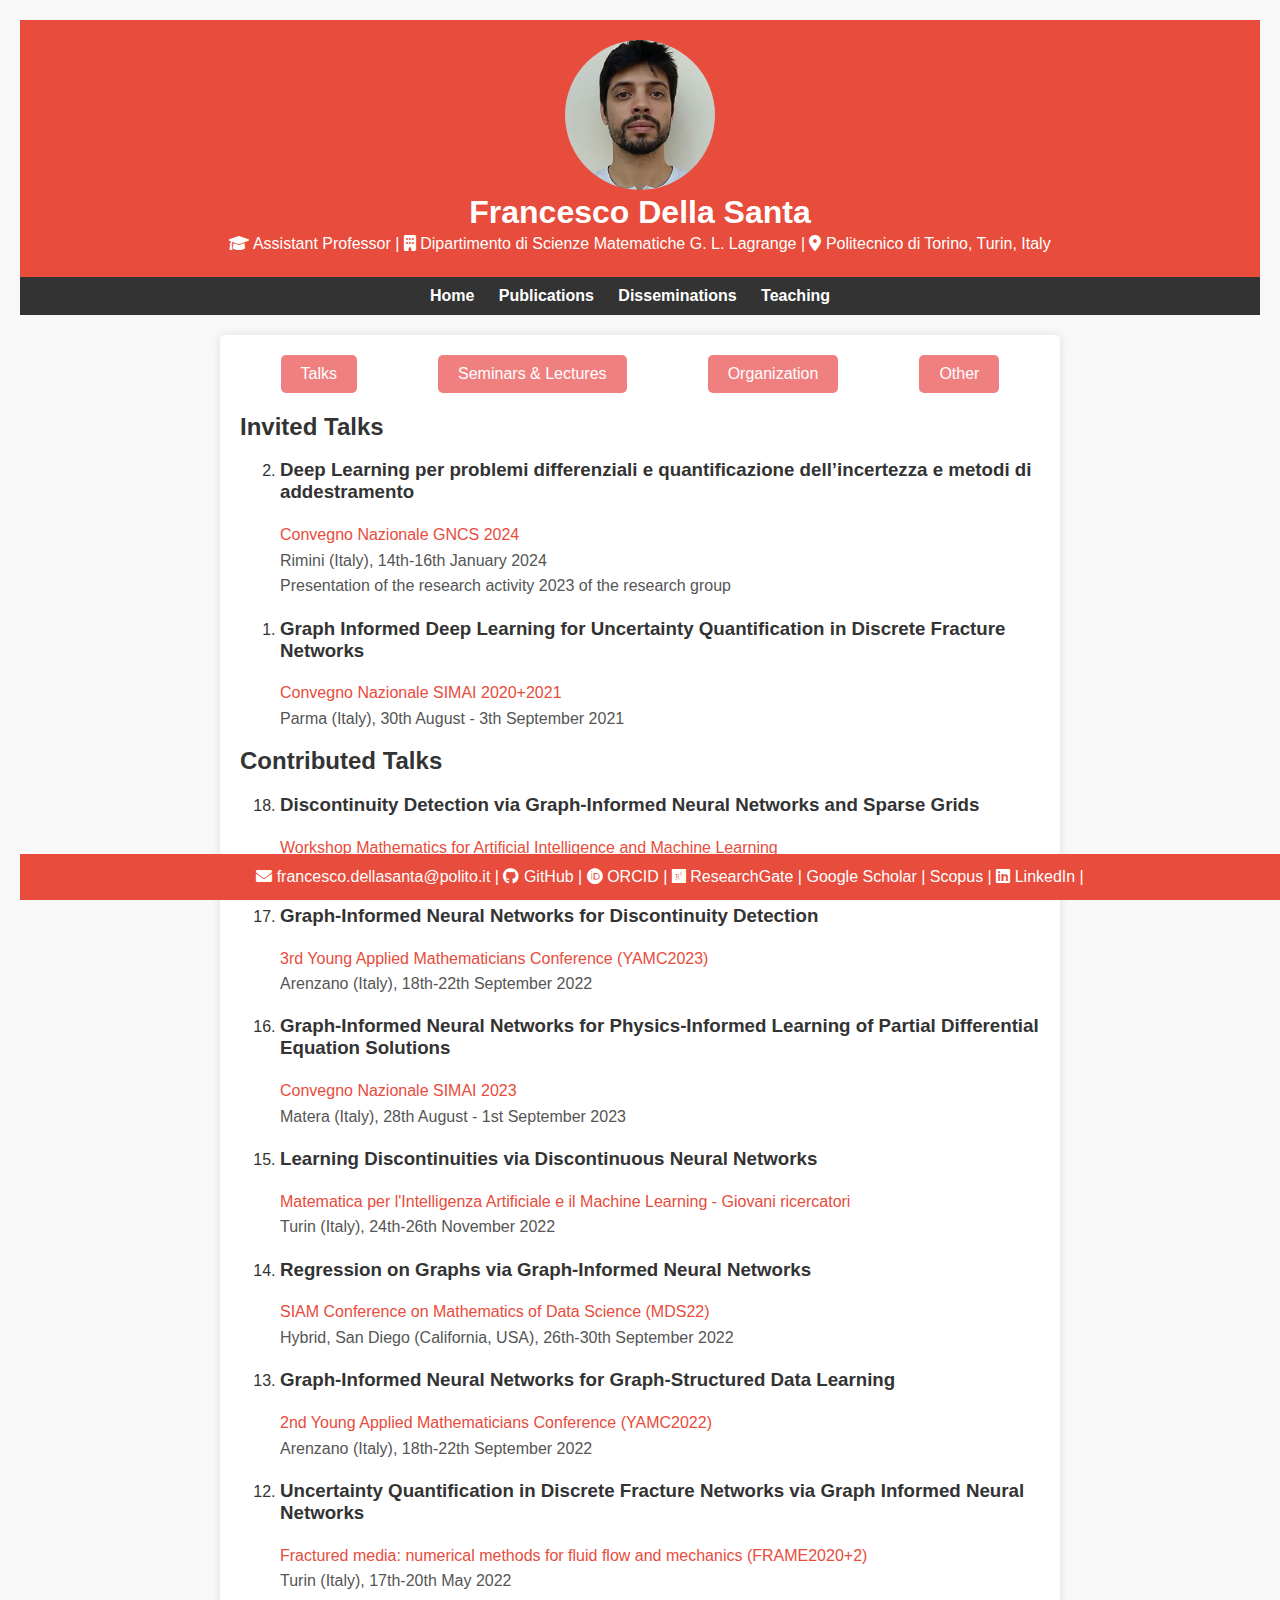
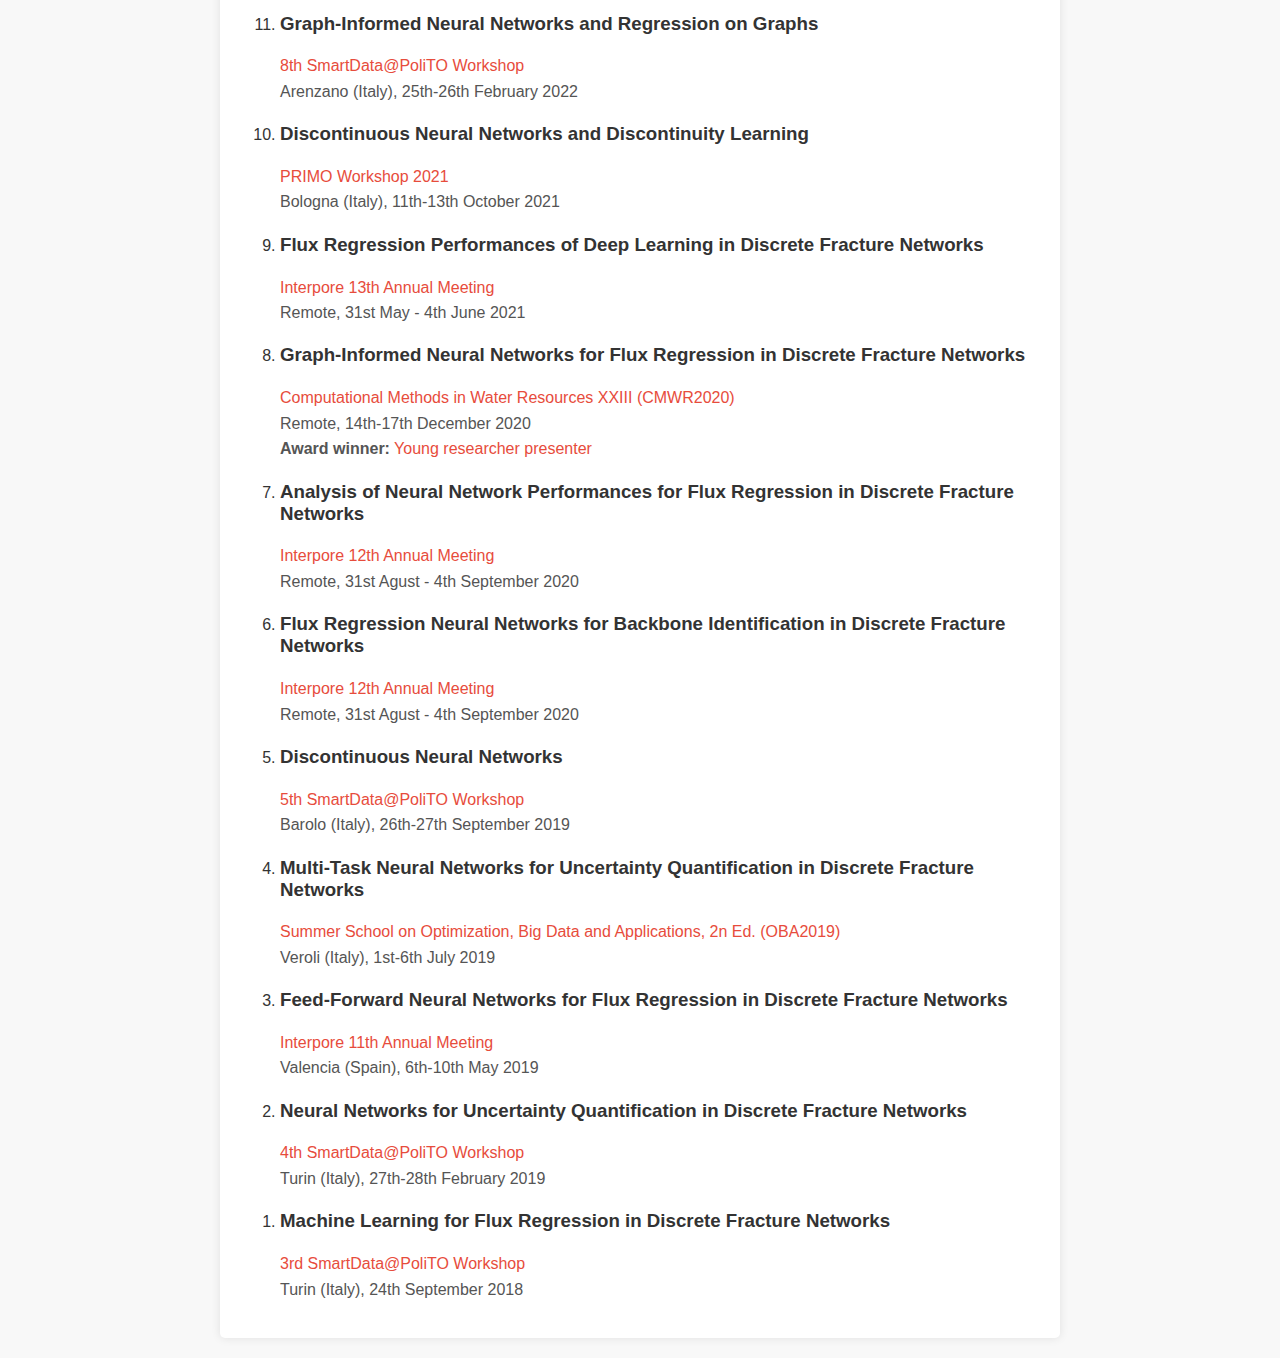
==== disseminations.html @ 12c29c66 "Update with many talks" ====
<!DOCTYPE html>
<html lang="en">

<head>
    <meta charset="UTF-8">
    <meta name="viewport" content="width=device-width, initial-scale=1.0">
    <title>Teaching - F. Della Santa</title>
    <!-- Includi il link al file CSS di Font Awesome -->
    <link rel="stylesheet" href="https://cdnjs.cloudflare.com/ajax/libs/font-awesome/6.0.0-beta3/css/all.min.css">
    <link rel="stylesheet" href="style.css">
    <link rel="stylesheet" href="pubtabs.css">
    <script>
        function showTab(tabId) {
            // Nascondi tutti i contenuti delle schede
            var tabContents = document.querySelectorAll('.tab-content > div');
            tabContents.forEach(function (content) {
                content.classList.remove('active');
            });

            // Mostra solo il contenuto della scheda selezionata
            var selectedTabContent = document.getElementById(tabId);
            selectedTabContent.classList.add('active');
        }
    </script>
</head>

<body>

    <header>
        <img src="immagine_del_ricercatore.jpg" alt="Foto del Ricercatore" style="border-radius: 50%; width: 150px; height: 150px; object-fit: cover;">
        <h1>Francesco Della Santa</h1>
        <!-- Aggiungi icone per link esterni accanto alle voci "Posizione" e "Affiliazione" -->
        <p>
            <i class="fas fa-graduation-cap"></i> Assistant Professor |
            <i class="fas fa-building"></i> Dipartimento di Scienze Matematiche G. L. Lagrange |
            <i class="fas fa-map-marker-alt"></i> Politecnico di Torino, Turin, Italy
        </p>
    </header>

    <nav>
        <ul>
            <li><a href="index.html">Home</a></li>
            <li><a href="publications.html">Publications</a></li>
            <li><a href="disseminations.html">Disseminations</a></li>
            <li><a href="teaching.html">Teaching</a></li>
            <!-- Aggiungi altri collegamenti alle tue pagine -->
        </ul>
    </nav>
	
    <section>
        <!-- Aggiunti gruppi di schede per Corsi, Tesi, ecc. -->
        <div class="tabs-group">
            <div class="tab" onclick="showTab('talks-tab')">Talks</div>
            <div class="tab" onclick="showTab('lectures-tab')">Seminars & Lectures</div>
            <div class="tab" onclick="showTab('organization-tab')">Organization</div>
            <div class="tab" onclick="showTab('other-tab')">Other</div>
        </div>

        <!-- Aggiunti contenuti delle schede -->
        <div class="tab-content">
            <!-- Contenuto della scheda Talks -->
            <div id="talks-tab" class="active">
            	<h2>Invited Talks</h2>
            	<ol reversed>
            	    <li>
		        <h3>Deep Learning per problemi differenziali e quantificazione dell’incertezza e metodi di addestramento</h3>
		        <p><a href="https://www.altamatematica.it/gncs/2024/01/09/convegno-e-assemblea-gncs-2024/">Convegno Nazionale GNCS 2024</a></p>
		        <p>Rimini (Italy), 14th-16th January 2024</p>
		        <p>Presentation of the research activity 2023 of the research group</p>
		    </li>
		    <li>
		        <h3>Graph Informed Deep Learning for Uncertainty Quantification in Discrete Fracture Networks</h3>
		        <p><a href="https://www.simai.unipr.it/">Convegno Nazionale SIMAI 2020+2021</a></p>
		        <p>Parma (Italy), 30th August - 3th September 2021</p>
		    </li>
		</ol>
		
                <h2>Contributed Talks</h2>
                <ol reversed>
		    <li>
		        <h3>Discontinuity Detection via Graph-Informed Neural Networks and Sparse Grids</h3>
		        <p><a href="https://dec.unibocconi.eu/mathematics-artificial-intelligence-and-machine-learning">Workshop Mathematics for Artificial Intelligence and Machine Learning</a></p>
		        <p>Milano (Italy), 17th-19th January 2024</p>
		    </li>
		    <li>
		        <h3>Graph-Informed Neural Networks for Discontinuity Detection</h3>
		        <p><a href="https://sites.google.com/view/yamc2023/home">3rd Young Applied Mathematicians Conference (YAMC2023)</a></p>
		        <p>Arenzano (Italy), 18th-22th September 2022</p>
		    </li>
		    <li>
		        <h3>Graph-Informed Neural Networks for Physics-Informed Learning of Partial Differential Equation Solutions</h3>
		        <p><a href="https://web.unibas.it/simai2023/">Convegno Nazionale SIMAI 2023</a></p>
		        <p>Matera (Italy), 28th August - 1st September 2023</p>
		    </li>
		    <li>
		        <h3>Learning Discontinuities via Discontinuous Neural Networks</h3>
		        <p><a href="https://areeweb.polito.it/disma-excellence/events_2022/GiornateUMI/index.html">Matematica per l'Intelligenza Artificiale e il Machine Learning -
Giovani ricercatori</a></p>
		        <p>Turin (Italy), 24th-26th November 2022</p>
		    </li>
		    <li>
		        <h3>Regression on Graphs via Graph-Informed Neural Networks</h3>
		        <p><a href="https://www.siam.org/conferences/cm/conference/mds22">SIAM Conference on Mathematics of Data Science (MDS22)</a></p>
		        <p>Hybrid, San Diego (California, USA), 26th-30th September 2022</p>
		    </li>
		    <li>
		        <h3>Graph-Informed Neural Networks for Graph-Structured Data Learning</h3>
		        <p><a href="https://www.uzerbinati.eu/Conference/2022/index.html">2nd Young Applied Mathematicians Conference (YAMC2022)</a></p>
		        <p>Arenzano (Italy), 18th-22th September 2022</p>
		    </li>
		    <li>
		        <h3>Uncertainty Quantification in Discrete Fracture Networks via Graph Informed Neural Networks</h3>
		        <p><a href="https://areeweb.polito.it/disma-excellence/events_2020/Frame/index.html">Fractured media: numerical methods for fluid flow and mechanics (FRAME2020+2)</a></p>
		        <p>Turin (Italy), 17th-20th May 2022</p>
		    </li>
		    <li>
		        <h3>Graph-Informed Neural Networks and Regression on Graphs</h3>
		        <p><a href="https://smartdata.polito.it/8th-smartdatapolito-workshop/">8th SmartData@PoliTO Workshop</a></p>
		        <p>Arenzano (Italy), 25th-26th February 2022</p>
		    </li>
		    <li>
		        <h3>Discontinuous Neural Networks and Discontinuity Learning</h3>
		        <p><a href="https://eventi.unibo.it/primo-workshop-2021#:~:text=The%20workshop%20will%20take%20place,it%20as%20an%20hybrid%20event.">PRIMO Workshop 2021</a></p>
		        <p>Bologna (Italy), 11th-13th October 2021</p>
		    </li>
		    <li>
		        <h3>Flux Regression Performances of Deep Learning in Discrete Fracture Networks</h3>
		        <p><a href="https://events.interpore.org/event/25/">Interpore 13th Annual Meeting</a></p>
		        <p>Remote, 31st May - 4th June 2021</p>
		    </li>
		    <li>
		        <h3>Graph-Informed Neural Networks for Flux Regression in Discrete Fracture Networks</h3>
		        <p><a href="https://cmwrconference.org/2020/">Computational Methods in Water Resources XXIII (CMWR2020)</a></p>
		        <p>Remote, 14th-17th December 2020</p>
		        <p><b>Award winner:</b> <a href="https://cmwrconference.org/2020/award-winners/">Young researcher presenter</a></p>
		    </li>
		    <li>
		        <h3>Analysis of Neural Network Performances for Flux Regression in Discrete Fracture Networks</h3>
		        <p><a href="https://events.interpore.org/event/23/">Interpore 12th Annual Meeting</a></p>
		        <p>Remote, 31st Agust - 4th September 2020</p>
		    </li>
		    <li>
		        <h3>Flux Regression Neural Networks for Backbone Identification in Discrete Fracture Networks</h3>
		        <p><a href="https://events.interpore.org/event/23/">Interpore 12th Annual Meeting</a></p>
		        <p>Remote, 31st Agust - 4th September 2020</p>
		    </li>
		    <li>
		        <h3>Discontinuous Neural Networks</h3>
		        <p><a href="https://smartdata.polito.it/5th-smartdatapolito-workshop/">5th SmartData@PoliTO Workshop</a></p>
		        <p>Barolo (Italy), 26th-27th September 2019</p>
		    </li>
		    <li>
		        <h3>Multi-Task Neural Networks for Uncertainty Quantification in Discrete Fracture Networks</h3>
		        <p><a href="https://webgol.dinfo.unifi.it/oba/">Summer School on Optimization, Big Data and Applications, 2n Ed. (OBA2019)</a></p>
		        <p>Veroli (Italy), 1st-6th July 2019</p>
		    </li>
		    <li>
		        <h3>Feed-Forward Neural Networks for Flux Regression in Discrete Fracture Networks</h3>
		        <p><a href="https://events.interpore.org/event/12/">Interpore 11th Annual Meeting</a></p>
		        <p>Valencia (Spain), 6th-10th May 2019</p>
		    </li>
		    <li>
		        <h3>Neural Networks for Uncertainty Quantification in Discrete Fracture Networks</h3>
		        <p><a href="https://smartdata.polito.it/4th-smartdata-workshop-public/">4th SmartData@PoliTO Workshop</a></p>
		        <p>Turin (Italy), 27th-28th February 2019</p>
		    </li>
		    <li>
		        <h3>Machine Learning for Flux Regression in Discrete Fracture Networks</h3>
		        <p><a href="https://smartdata.polito.it/3rd-smartdatapolito-workshop-on-big-data-and-data-science/">3rd SmartData@PoliTO Workshop</a></p>
		        <p>Turin (Italy), 24th September 2018</p>
		    </li>
		    
		    <!-- Aggiungi altri talk secondo lo stesso formato -->

		</ol>
            </div>

            <!-- Contenuto della scheda Lectures -->
            <div id="lectures-tab">
                <h2>Lectures</h2>
                <ol reversed>
                    <li>
		        <h3>Lecture Title</h3>
		        <p>Joint work with: other authors</p>
		        <p><a href="https://website.com">Conference Name</a></p>
		        <p>Extra info</p>
		        <p>URL: <a href="https://slides.pdf"> Slides (if available)</a>
		    </li>
		    
		    <!-- Aggiungi altre lectures secondo lo stesso formato -->		    
                    
                </ol>
            </div>
            
            <!-- Contenuto della scheda Organizer -->
            <div id="organization-tab">
                <h2>Organization</h2>
                <ol reversed>
                    <li>
		        <h3>Thing Organized</h3>
		        <p>Joint work with: other authors</p>
		        <p><a href="https://website.com">Conference Name (if inside a conference) </a></p>
		        <p>Extra info</p>
		    </li>
		    
		    <!-- Aggiungi altre cose organizzate secondo lo stesso formato -->

		</ol>
            </div>
            
            <!-- Contenuto della scheda Other -->
            <div id="other-tab">
                <h2>Other</h2>
                <ol reversed>
		    
                    
                </ol>
            </div>
            
        </div>
    </section>

    <footer>
    <!-- Aggiungi icone social network nel footer -->
    <p>
        <i class="fas fa-envelope"></i> <a href="francesco.dellasanta@polito.it">francesco.dellasanta@polito.it</a> |
        <i class="fab fa-github"></i> <a href="https://github.com/Fra0013To">GitHub</a> |
        <i class="fab fa-orcid"></i> <a href="https://orcid.org/0000-0002-2202-9600"> ORCID</a> |
        <i class="fab fa-researchgate"></i> <a href="https://www.researchgate.net/profile/Francesco-Della-Santa/research"> ResearchGate</a> |
        <i class="ai ai-google-scholar-square ai-lg"></i> <a href="https://scholar.google.com/citations?user=yOiJ6ZUAAAAJ&hl=it"> Google Scholar</a> |
        <i class="ai ai-scopus-square ai-lg"></i>  <a href="https://www.scopus.com/authid/detail.uri?authorId=57222506935">Scopus</a> | 
        <i class="fab fa-linkedin"></i> <a href="https://www.linkedin.com/in/francesco-della-santa-202a0613a/"> LinkedIn </a> |
    </p>
    </footer>

</body>

</html>
---- style.css ----
/* Reset CSS */
body,
h1,
h2,
p,
ul,
li,
a {
    margin: 0;
    padding: 0;
}

/* Global Styles */
body {
    font-family: 'Segoe UI', Tahoma, Geneva, Verdana, sans-serif;
    margin: 20px;
    background-color: #f8f8f8;
    color: #333;
}

header {
    text-align: center;
    padding: 20px;
    background-color: #e74c3c; /* Tonalità di rosso */
    color: #fff;
}

nav {
    text-align: center;
    background-color: #333;
    padding: 10px;
}

nav ul {
    list-style-type: none;
}

nav li {
    display: inline-block;
    margin-right: 20px;
}

body a {
    color: #e74c3c; /* Cambia colore dei link */
    text-decoration: none; /* Rimuovi il sottolineato dei link */
    transition: color 0.3s ease-in-out;
}

body a:hover {
    color: #f08080; /* Cambia colore al passaggio del mouse */
}

nav a {
    text-decoration: none;
    color: #fff;
    font-weight: bold;
    font-size: 16px;
    transition: color 0.3s ease-in-out;
}

nav a:hover {
    color: #e74c3c; /* Cambia colore al passaggio del mouse */
}


footer a {
    color: #fff; /* Cambia colore dei link */
    text-decoration: none; /* Rimuovi il sottolineato dei link */
    transition: color 0.3s ease-in-out;
}

footer a:hover {
    color: #333; /* Cambia colore al passaggio del mouse */
}

section {
    max-width: 800px;
    margin: auto;
    background-color: #fff;
    padding: 20px;
    box-shadow: 0 0 10px rgba(0, 0, 0, 0.1);
    border-radius: 5px;
    margin-top: 20px;
    color: #333; /* Colore del testo per la sezione principale */
}

h1 {
    color: #fff; /* Modificato il colore del titolo a bianco per contrastare con il rosso */
}

p {
    line-height: 1.6;
    color: #555; /* Modificato il colore per contrastare con il bianco*/
}

footer {
    text-align: center;
    padding: 10px;
    background-color: #e74c3c; /* Tonalità di rosso */
    color: #fff;
    position: fixed;
    bottom: 0;
    width: 100%;
}

header p {
    line-height: 1.6;
    color: #fff; /* Modificato il colore per contrastare con il rosso*/
}

footer p {
    line-height: 1.6;
    color: #fff; /* Modificato il colore per contrastare con il rosso*/
}


/* Responsiveness */
@media only screen and (max-width: 600px) {
    body {
        margin: 10px;
    }

    nav li {
        display: block;
        margin: 10px 0;
    }
}
---- pubtabs.css ----
/* Aggiunti stili per le schede e il contenuto corrispondente */
        .tabs-group {
            display: flex;
            justify-content: space-around;
            margin-bottom: 20px;
        }

        .tab {
            cursor: pointer;
            padding: 10px 20px;
            background-color: #f08080;
            color: #fff;
            border-radius: 5px;
            transition: background-color 0.3s ease-in-out;
        }

        .tab:hover {
            background-color: #e74c3c; /* Cambia colore al passaggio del mouse */
        }

        .tab-content {
            max-width: 800px;
            margin: auto;
        }

        .tab-content > div {
            display: none;
        }

        .tab-content div.active {
            display: block;
        }
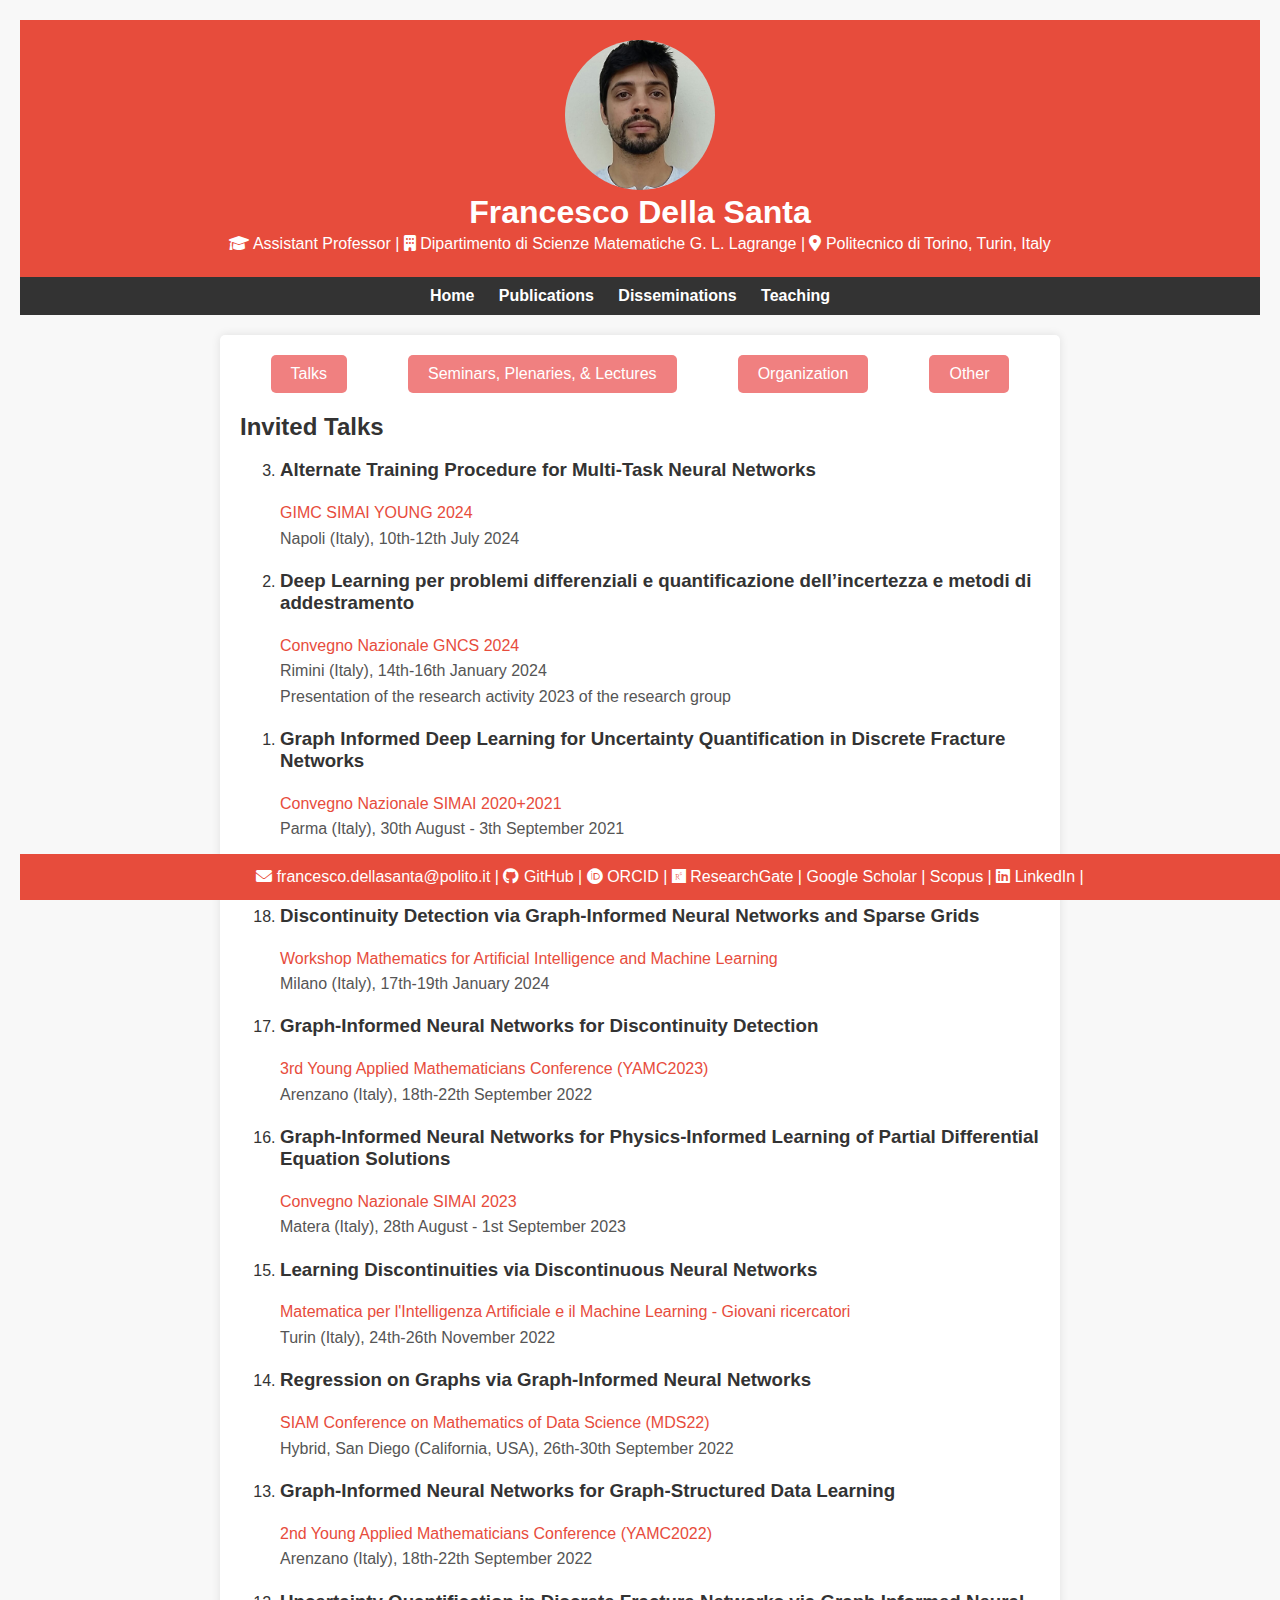
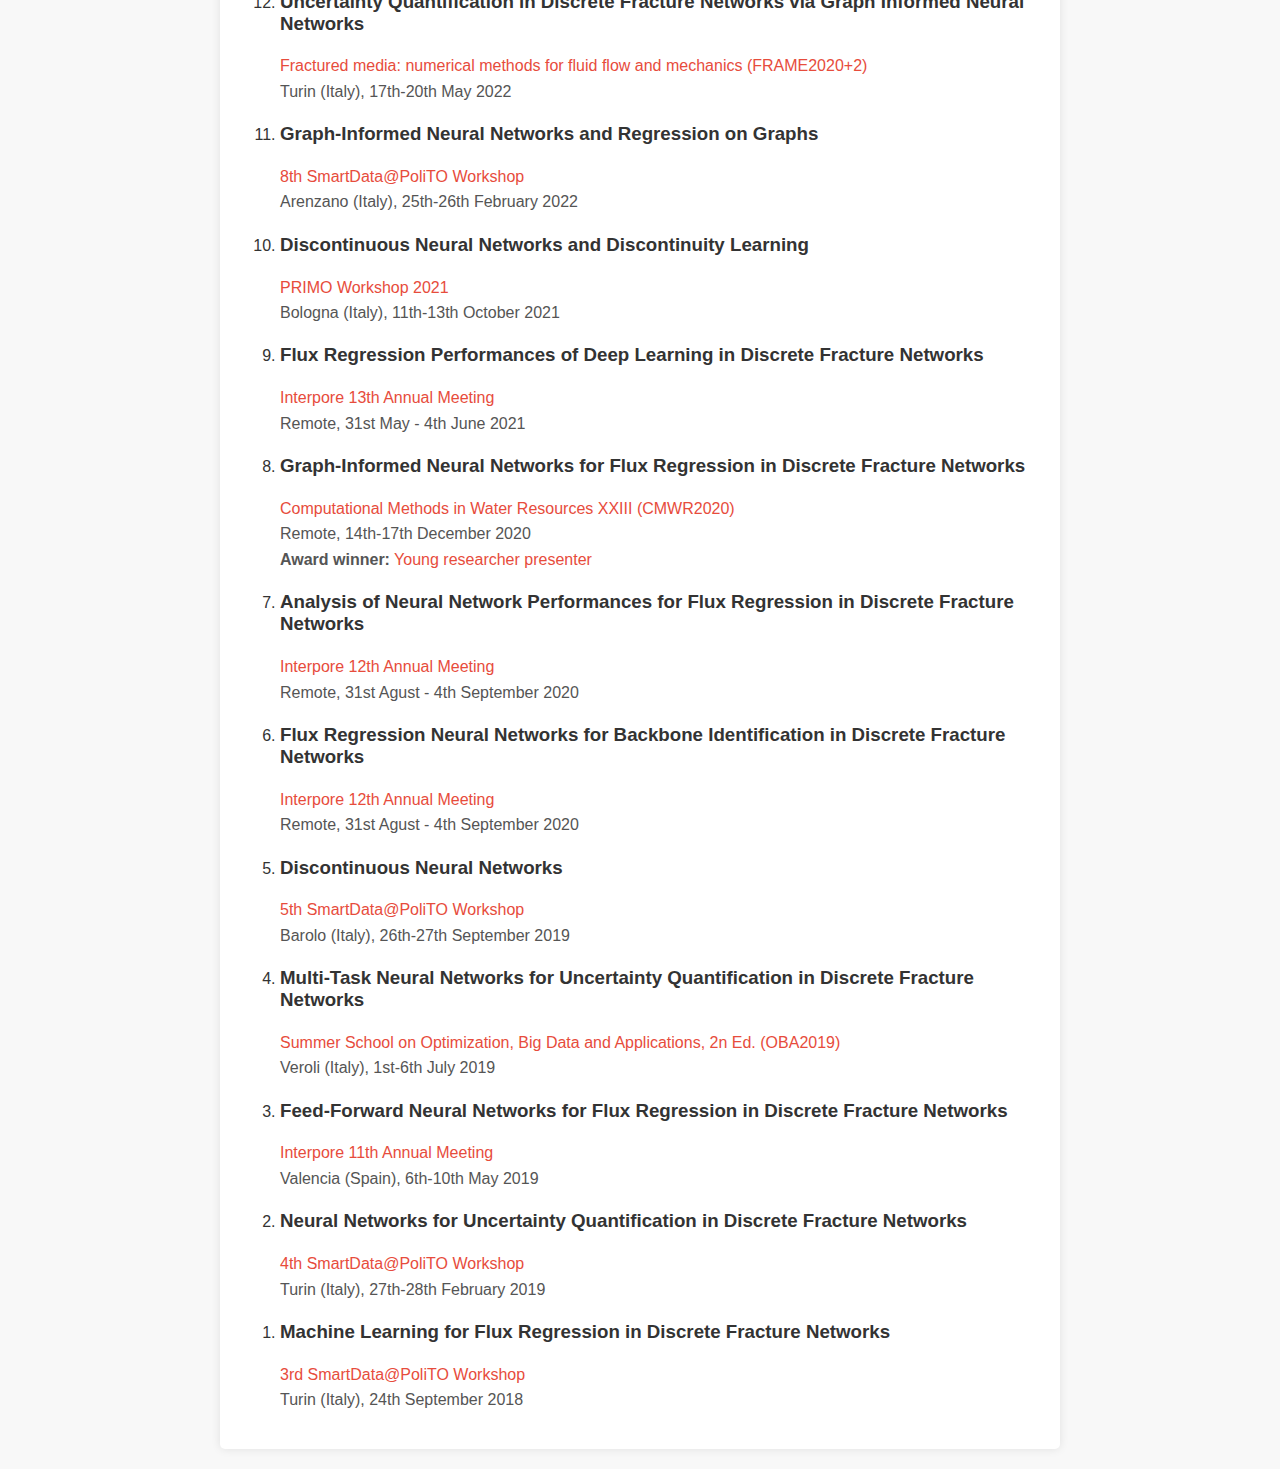
==== commit 55183a96: "Updates July 2024" ====
--- a/disseminations.html
+++ b/disseminations.html
@@ -4,7 +4,7 @@
 <head>
     <meta charset="UTF-8">
     <meta name="viewport" content="width=device-width, initial-scale=1.0">
-    <title>Teaching - F. Della Santa</title>
+    <title>Disseminations - F. Della Santa</title>
     <!-- Includi il link al file CSS di Font Awesome -->
     <link rel="stylesheet" href="https://cdnjs.cloudflare.com/ajax/libs/font-awesome/6.0.0-beta3/css/all.min.css">
     <link rel="stylesheet" href="style.css">
@@ -51,7 +51,7 @@
         <!-- Aggiunti gruppi di schede per Corsi, Tesi, ecc. -->
         <div class="tabs-group">
             <div class="tab" onclick="showTab('talks-tab')">Talks</div>
-            <div class="tab" onclick="showTab('lectures-tab')">Seminars & Lectures</div>
+            <div class="tab" onclick="showTab('lectures-tab')">Seminars, Plenaries, & Lectures</div>
             <div class="tab" onclick="showTab('organization-tab')">Organization</div>
             <div class="tab" onclick="showTab('other-tab')">Other</div>
         </div>
@@ -63,6 +63,11 @@
             	<h2>Invited Talks</h2>
             	<ol reversed>
             	    <li>
+		        <h3>Alternate Training Procedure for Multi-Task Neural Networks</h3>
+		        <p><a href="https://sites.google.com/view/gsyw24">GIMC SIMAI YOUNG 2024</a></p>
+		        <p>Napoli (Italy), 10th-12th July 2024</p>
+		    </li>
+            	    <li>
 		        <h3>Deep Learning per problemi differenziali e quantificazione dell’incertezza e metodi di addestramento</h3>
 		        <p><a href="https://www.altamatematica.it/gncs/2024/01/09/convegno-e-assemblea-gncs-2024/">Convegno Nazionale GNCS 2024</a></p>
 		        <p>Rimini (Italy), 14th-16th January 2024</p>
@@ -177,14 +182,23 @@
 
             <!-- Contenuto della scheda Lectures -->
             <div id="lectures-tab">
+                <h2>Plenaries</h2>
+                <ol reversed>
+                    <li>
+		        <h3>Graph-Informed Neural Networks and Discontinuity Learning</h3>
+		        <p><a href="https://pinn-pad.dicea.unipd.it/">PINN-PAD: Physics Informed Neural Networks in PADova</a></p>
+		        <p>Padova (Italy), 22nd-23rd February 2024</p>
+		        <p>URL: <a href="https://pinn-pad.dicea.unipd.it/invited.pdf">Collection of the abstracts from the invited speakers</a></p>
+		    </li>		    
+		    <!-- Aggiungi altre lectures secondo lo stesso formato -->		    
+                    
+                </ol>
                 <h2>Lectures</h2>
                 <ol reversed>
                     <li>
-		        <h3>Lecture Title</h3>
-		        <p>Joint work with: other authors</p>
-		        <p><a href="https://website.com">Conference Name</a></p>
-		        <p>Extra info</p>
-		        <p>URL: <a href="https://slides.pdf"> Slides (if available)</a>
+		        <h3>La Matematica del Machine Learning</h3>
+		        <p> Summer School - <a href="https://summerschoolsanpellegrino2023.unibg.it/">Matematica e Intelligenza Artificiale: modelli e algoritmi per le macchine che apprendono</a></p>
+		        <p>San Pellegrino Terme (Italy), 4th-6th September 2023</p>
 		    </li>
 		    
 		    <!-- Aggiungi altre lectures secondo lo stesso formato -->		    
@@ -197,10 +211,11 @@
                 <h2>Organization</h2>
                 <ol reversed>
                     <li>
-		        <h3>Thing Organized</h3>
-		        <p>Joint work with: other authors</p>
-		        <p><a href="https://website.com">Conference Name (if inside a conference) </a></p>
-		        <p>Extra info</p>
+		        <h3>Minisymposium: Advanced Surrogate Models and ROMs in PDEs and Physical Simulations</h3>
+		        <p>Joint work with: M. Strazzullo</p>
+		        <p><a href="https://meetings.siam.org/program.cfm?CONFCODE=UQ24">2024 SIAM Conference on Uncertainty Quantification</a></p>
+		        <p>Trieste (Italy), 27th February - 1st March 2024</p>
+		        <p> Minisymposium program: <a href="https://meetings.siam.org/sess/dsp_programsess.cfm?SESSIONCODE=78232">Part I of IV</a>, <a href="https://meetings.siam.org/sess/dsp_programsess.cfm?SESSIONCODE=78233">Part II of IV</a>, <a href="https://meetings.siam.org/sess/dsp_programsess.cfm?SESSIONCODE=78234">Part III of IV</a>, <a href="https://meetings.siam.org/sess/dsp_programsess.cfm?SESSIONCODE=78235">Part IV of IV</a></p>
 		    </li>
 		    
 		    <!-- Aggiungi altre cose organizzate secondo lo stesso formato -->
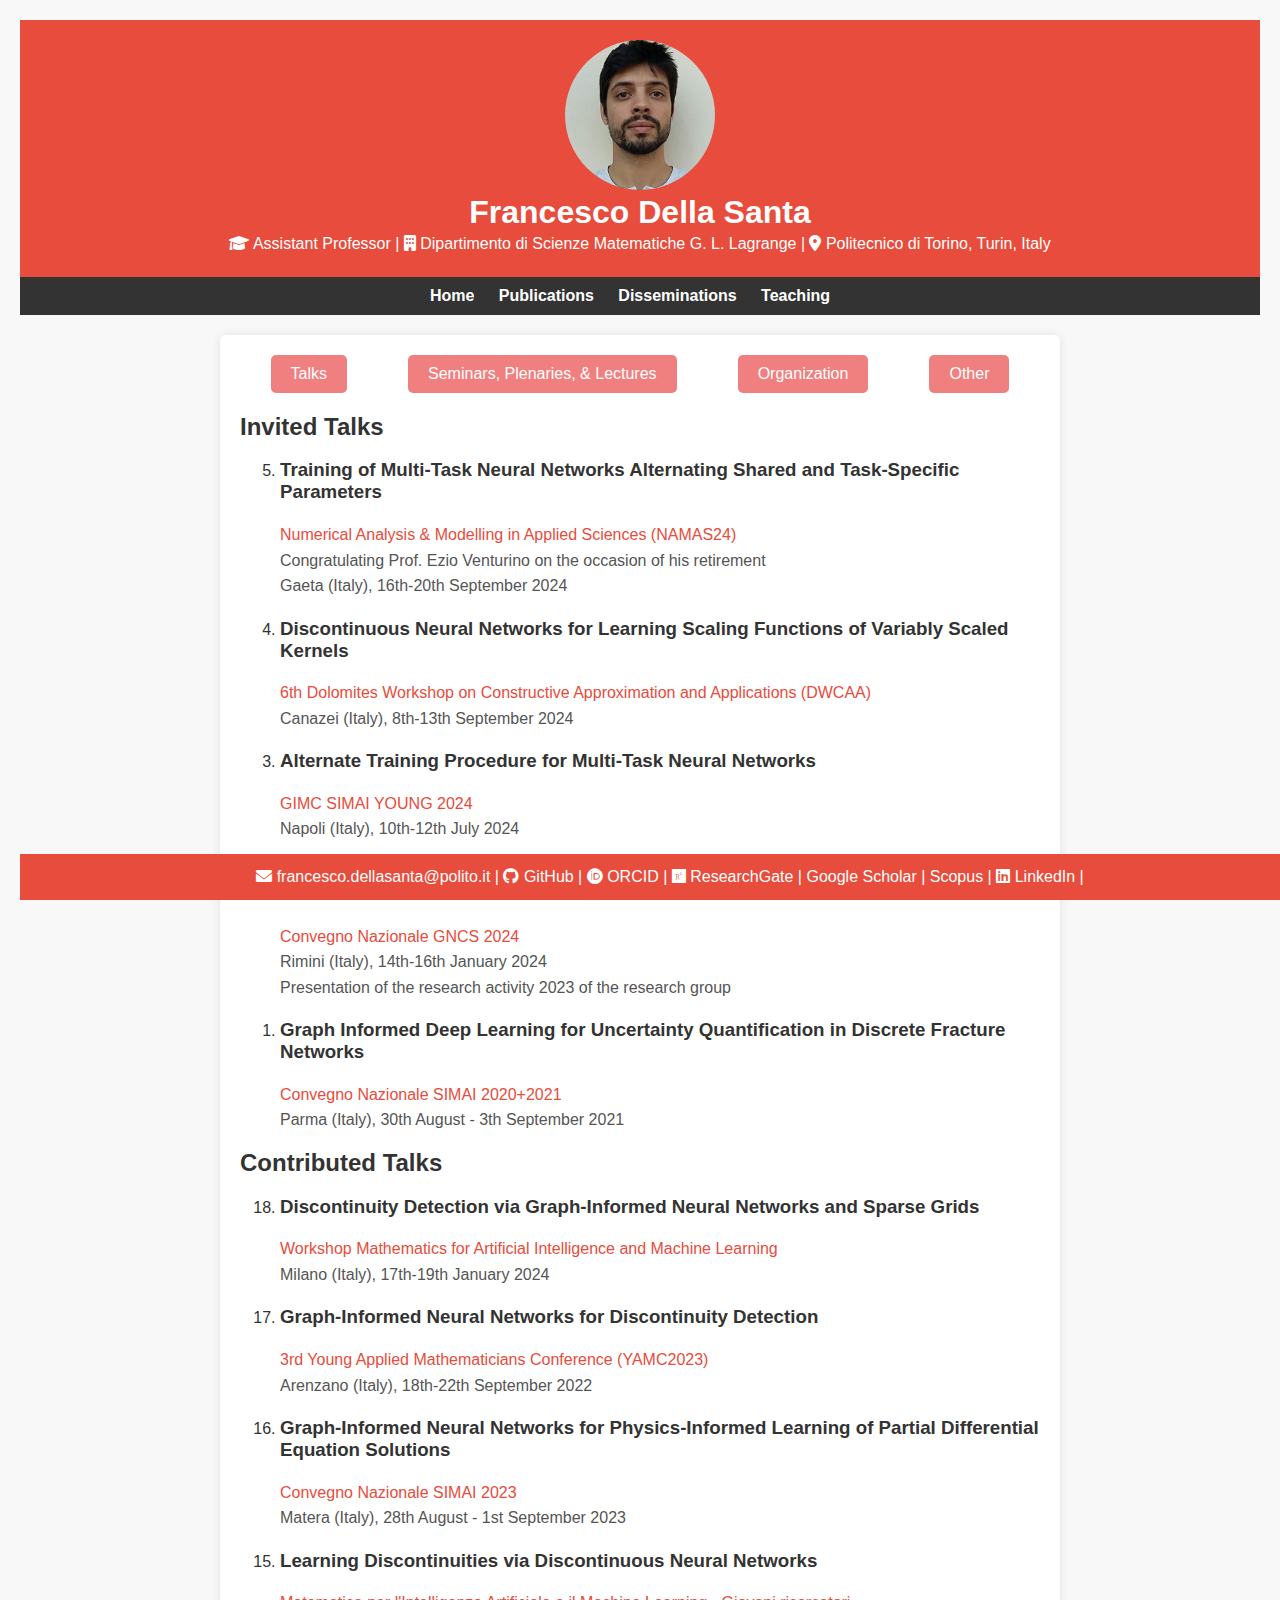
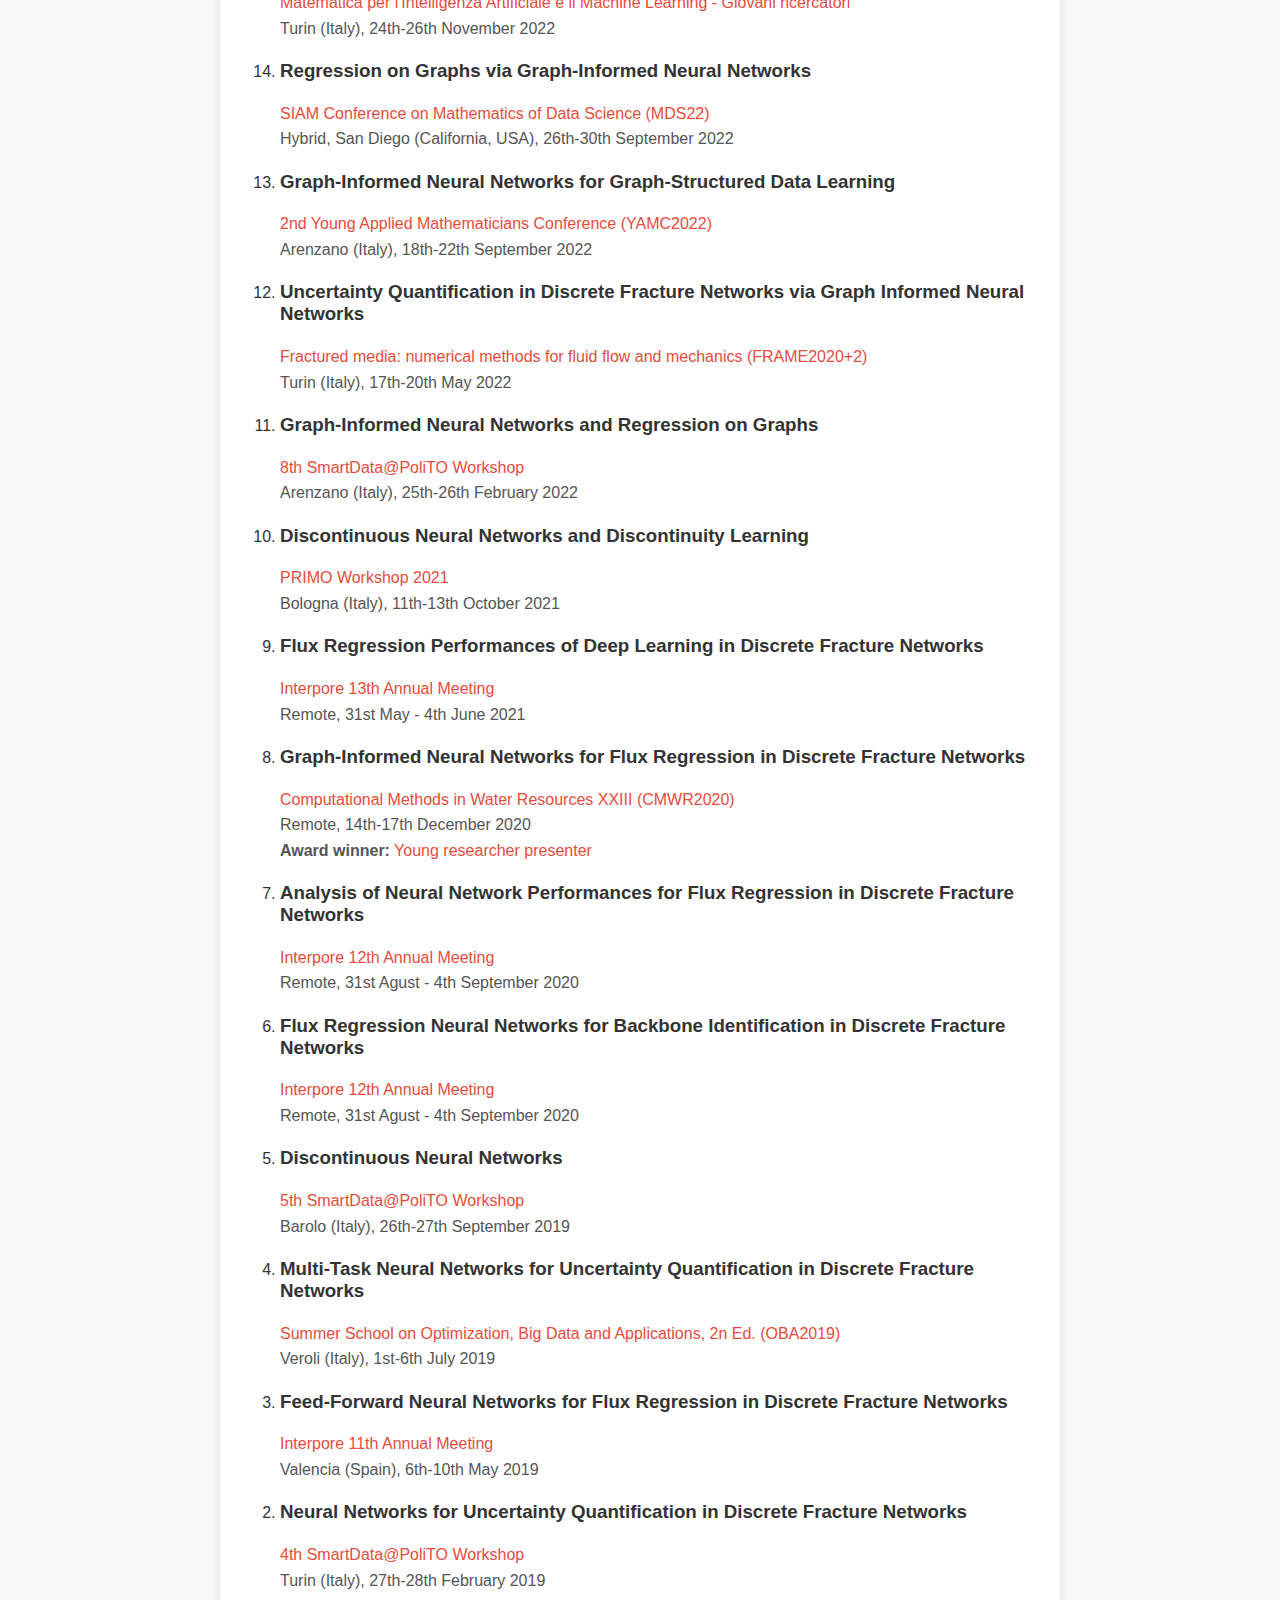
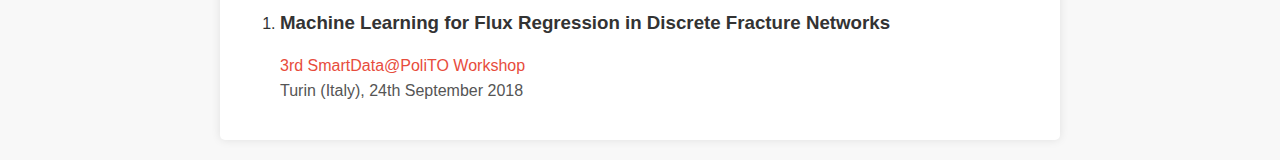
==== commit bb1cdb93: "Updates October 2024" ====
--- a/disseminations.html
+++ b/disseminations.html
@@ -63,6 +63,17 @@
             	<h2>Invited Talks</h2>
             	<ol reversed>
             	    <li>
+		        <h3>Training of Multi-Task Neural Networks Alternating Shared and Task-Specific Parameters</h3>
+		        <p><a href="https://sites.google.com/view/namas-24/home">Numerical Analysis & Modelling in Applied Sciences (NAMAS24)</a></p>
+		        <p>Congratulating Prof. Ezio Venturino on the occasion of his retirement</a></p>
+		        <p>Gaeta (Italy), 16th-20th September 2024</p>
+		    </li>
+            	    <li>
+		        <h3>Discontinuous Neural Networks for Learning Scaling Functions of Variably Scaled Kernels</h3>
+		        <p><a href="https://sites.google.com/view/dwcaa24/">6th Dolomites Workshop on Constructive Approximation and Applications (DWCAA)</a></p>
+		        <p>Canazei (Italy), 8th-13th September 2024</p>
+		    </li>
+            	    <li>
 		        <h3>Alternate Training Procedure for Multi-Task Neural Networks</h3>
 		        <p><a href="https://sites.google.com/view/gsyw24">GIMC SIMAI YOUNG 2024</a></p>
 		        <p>Napoli (Italy), 10th-12th July 2024</p>
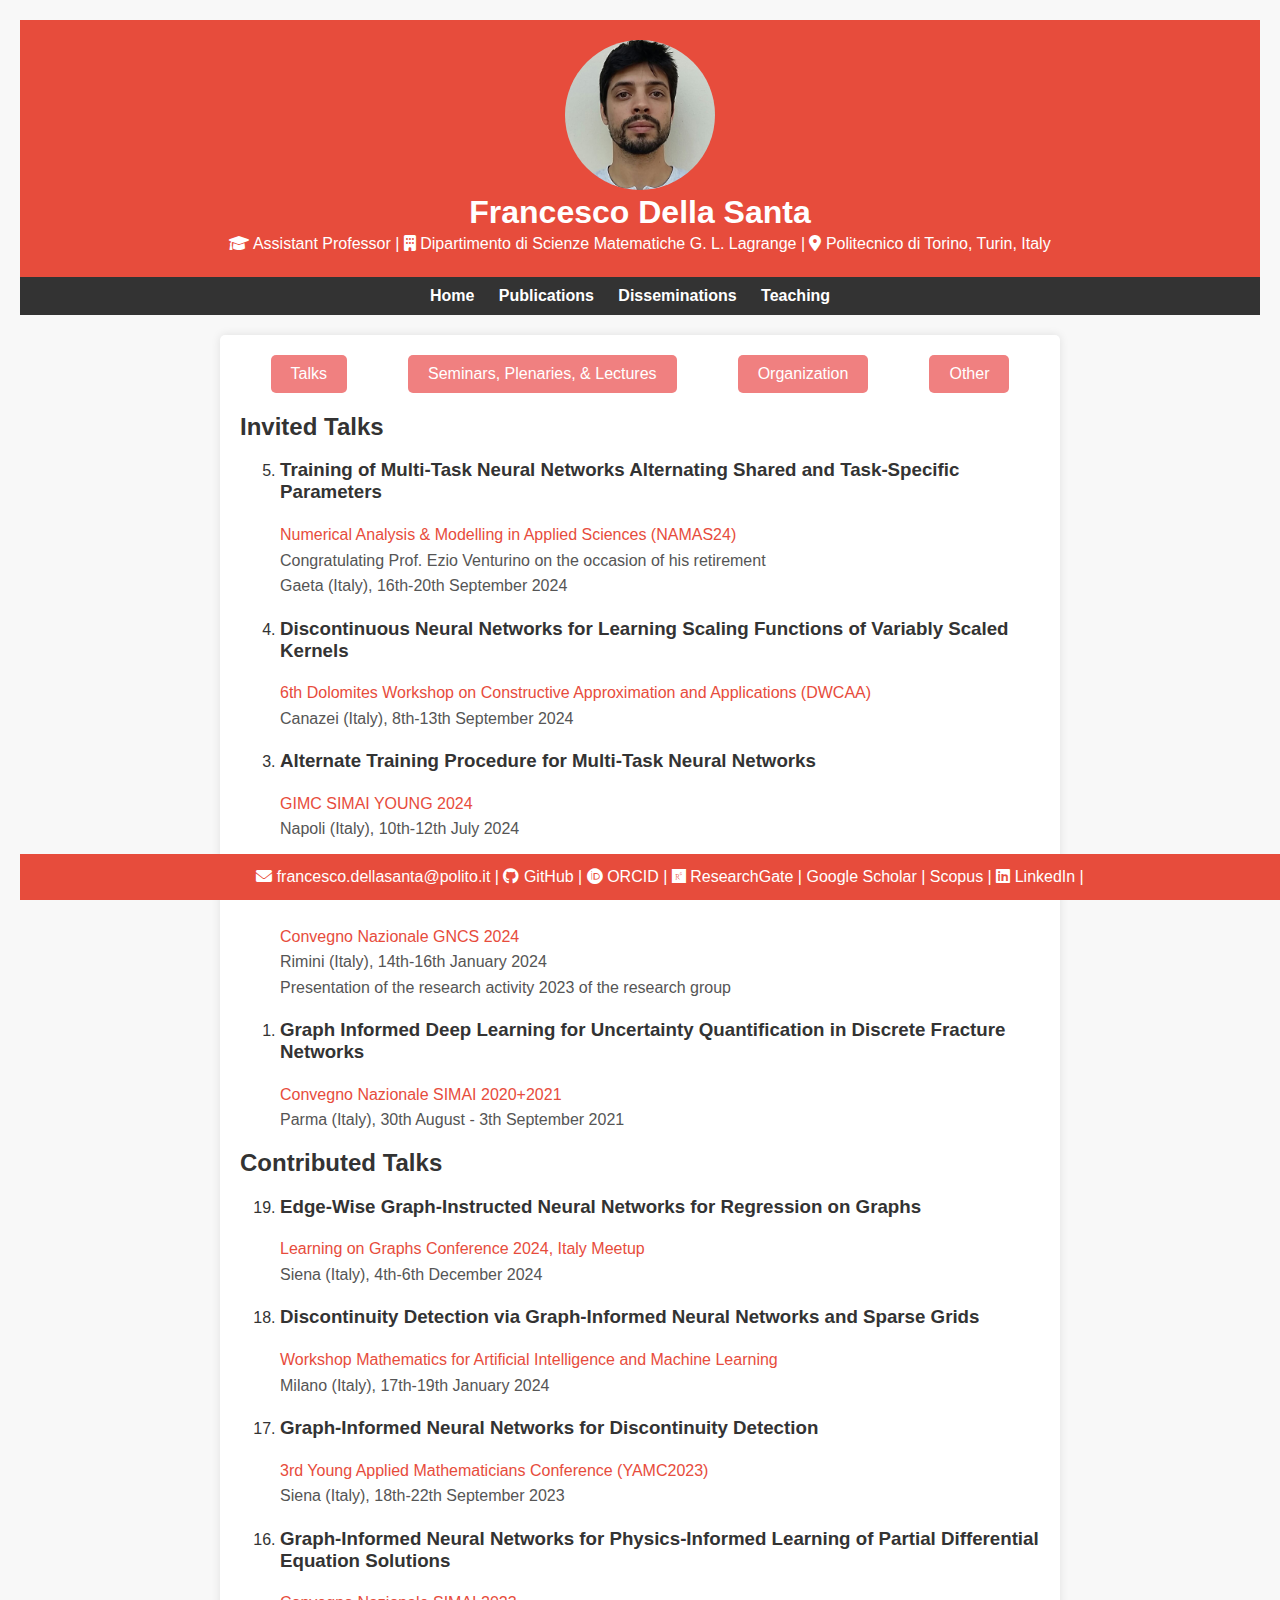
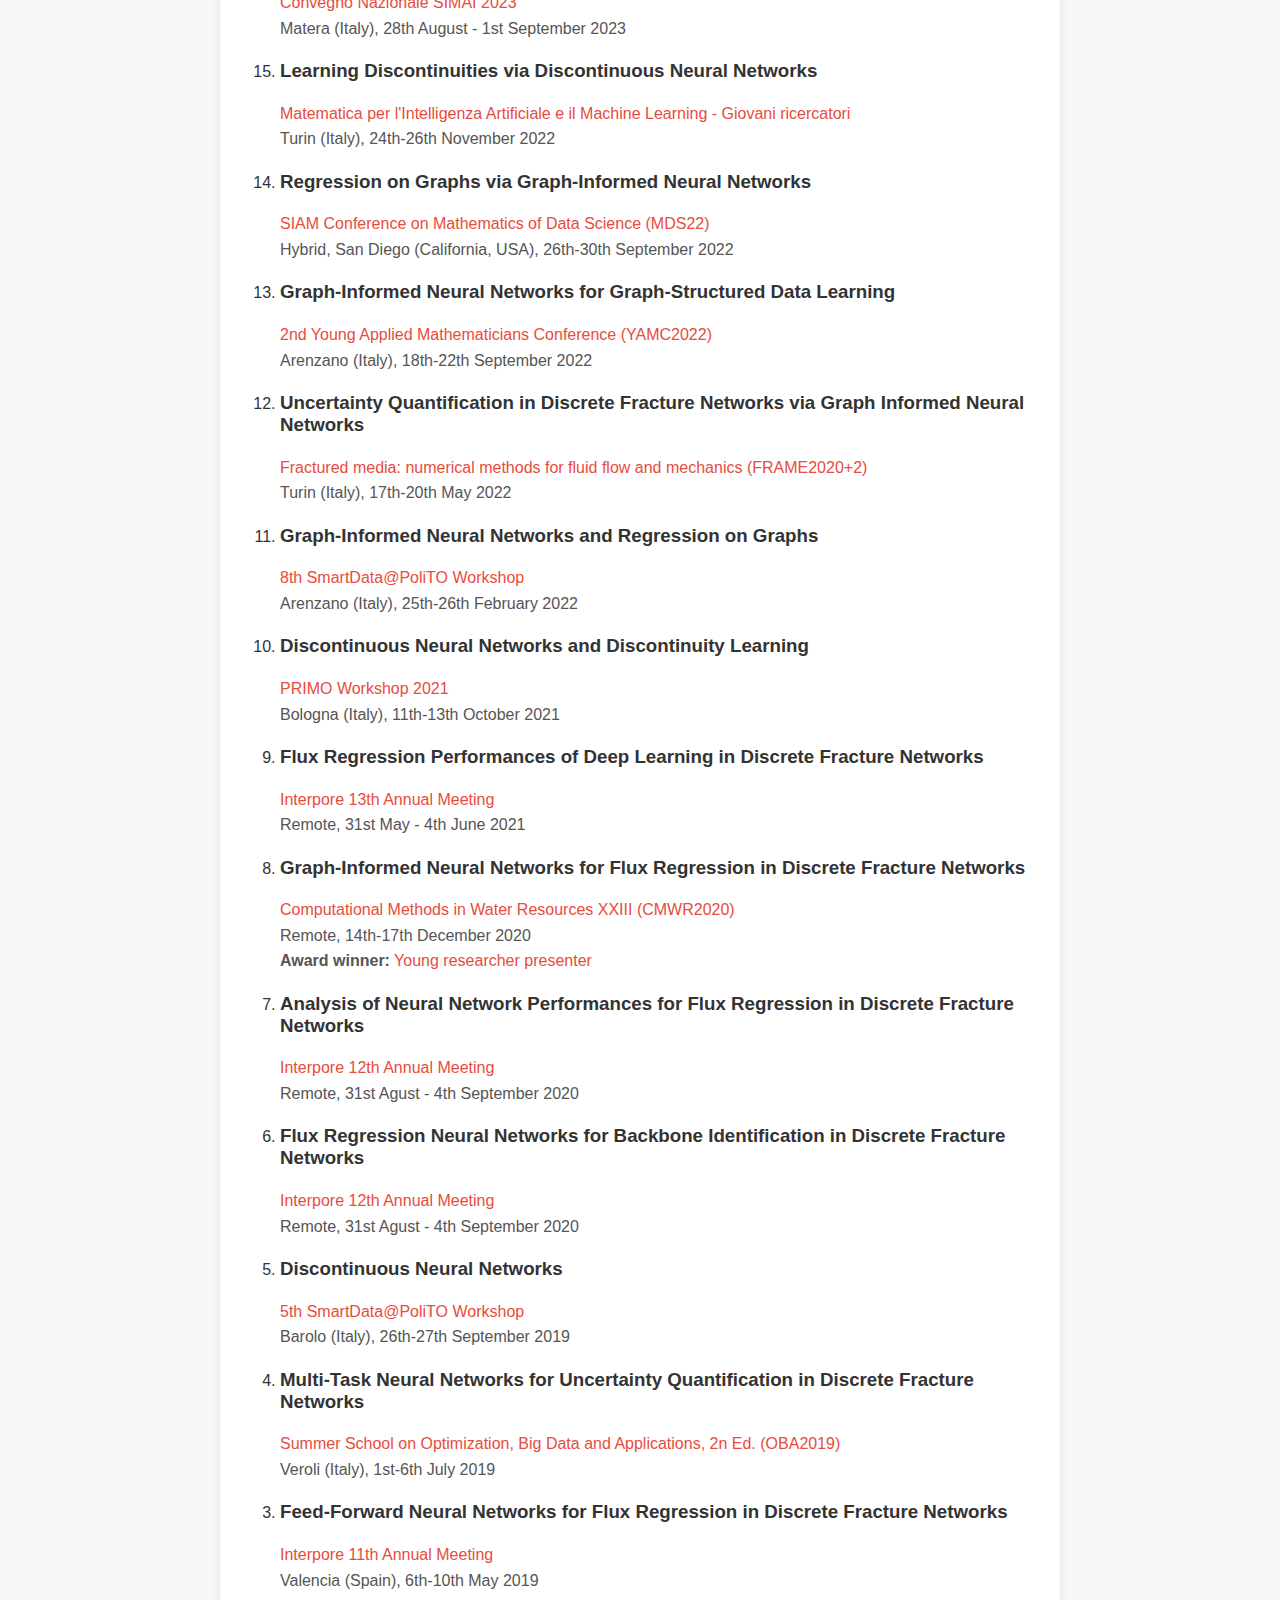
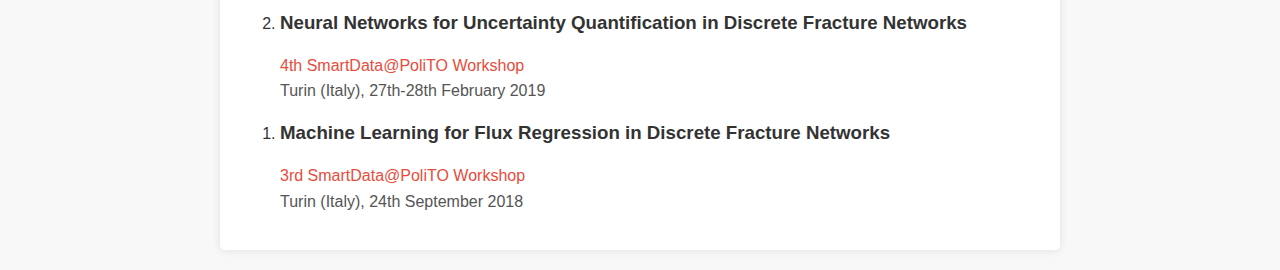
==== commit ee726ca1: "Update disseminations" ====
--- a/disseminations.html
+++ b/disseminations.html
@@ -93,6 +93,11 @@
 		
                 <h2>Contributed Talks</h2>
                 <ol reversed>
+                    <li>
+		        <h3>Edge-Wise Graph-Instructed Neural Networks for Regression on Graphs</h3>
+		        <p><a href="https://sites.google.com/student.unisi.it/log24siena/home-page">Learning on Graphs Conference 2024, Italy Meetup</a></p>
+		        <p>Siena (Italy), 4th-6th December 2024</p>
+		    </li>
 		    <li>
 		        <h3>Discontinuity Detection via Graph-Informed Neural Networks and Sparse Grids</h3>
 		        <p><a href="https://dec.unibocconi.eu/mathematics-artificial-intelligence-and-machine-learning">Workshop Mathematics for Artificial Intelligence and Machine Learning</a></p>
@@ -101,7 +106,7 @@
 		    <li>
 		        <h3>Graph-Informed Neural Networks for Discontinuity Detection</h3>
 		        <p><a href="https://sites.google.com/view/yamc2023/home">3rd Young Applied Mathematicians Conference (YAMC2023)</a></p>
-		        <p>Arenzano (Italy), 18th-22th September 2022</p>
+		        <p>Siena (Italy), 18th-22th September 2023</p>
 		    </li>
 		    <li>
 		        <h3>Graph-Informed Neural Networks for Physics-Informed Learning of Partial Differential Equation Solutions</h3>
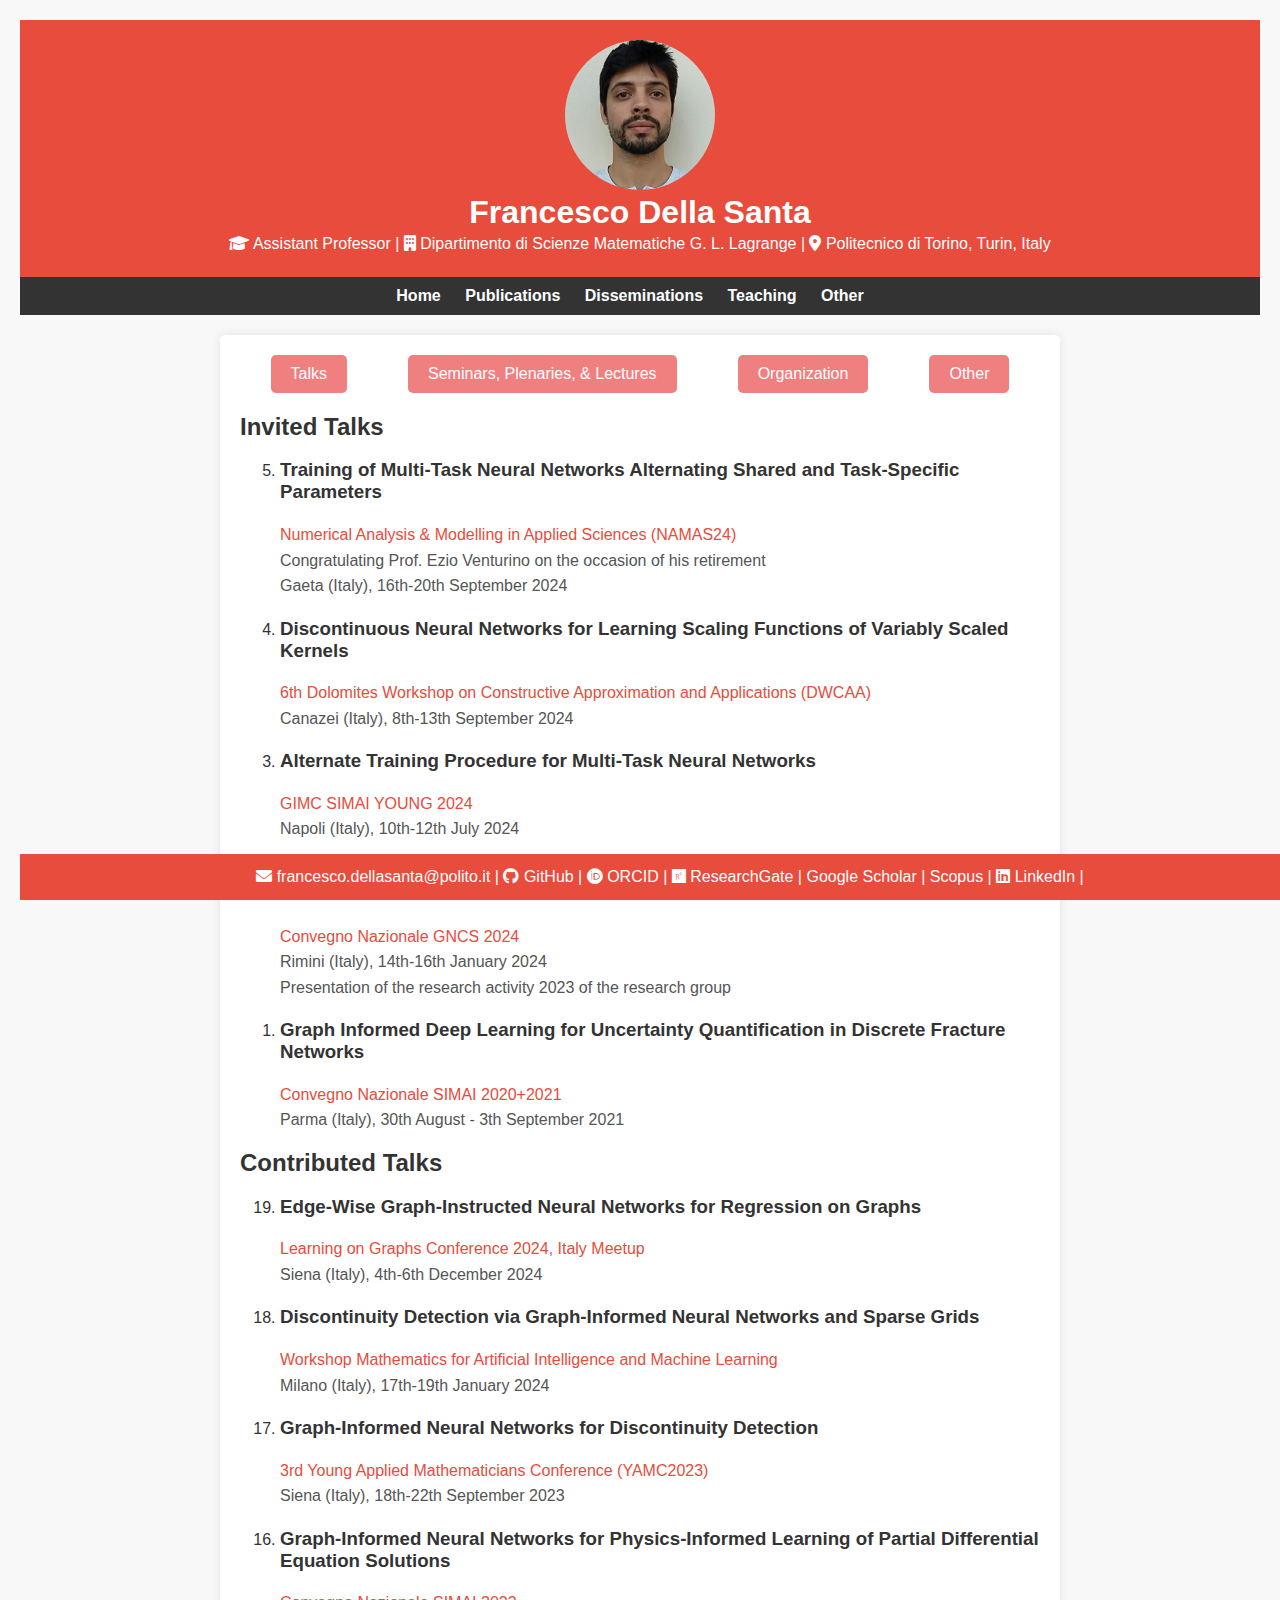
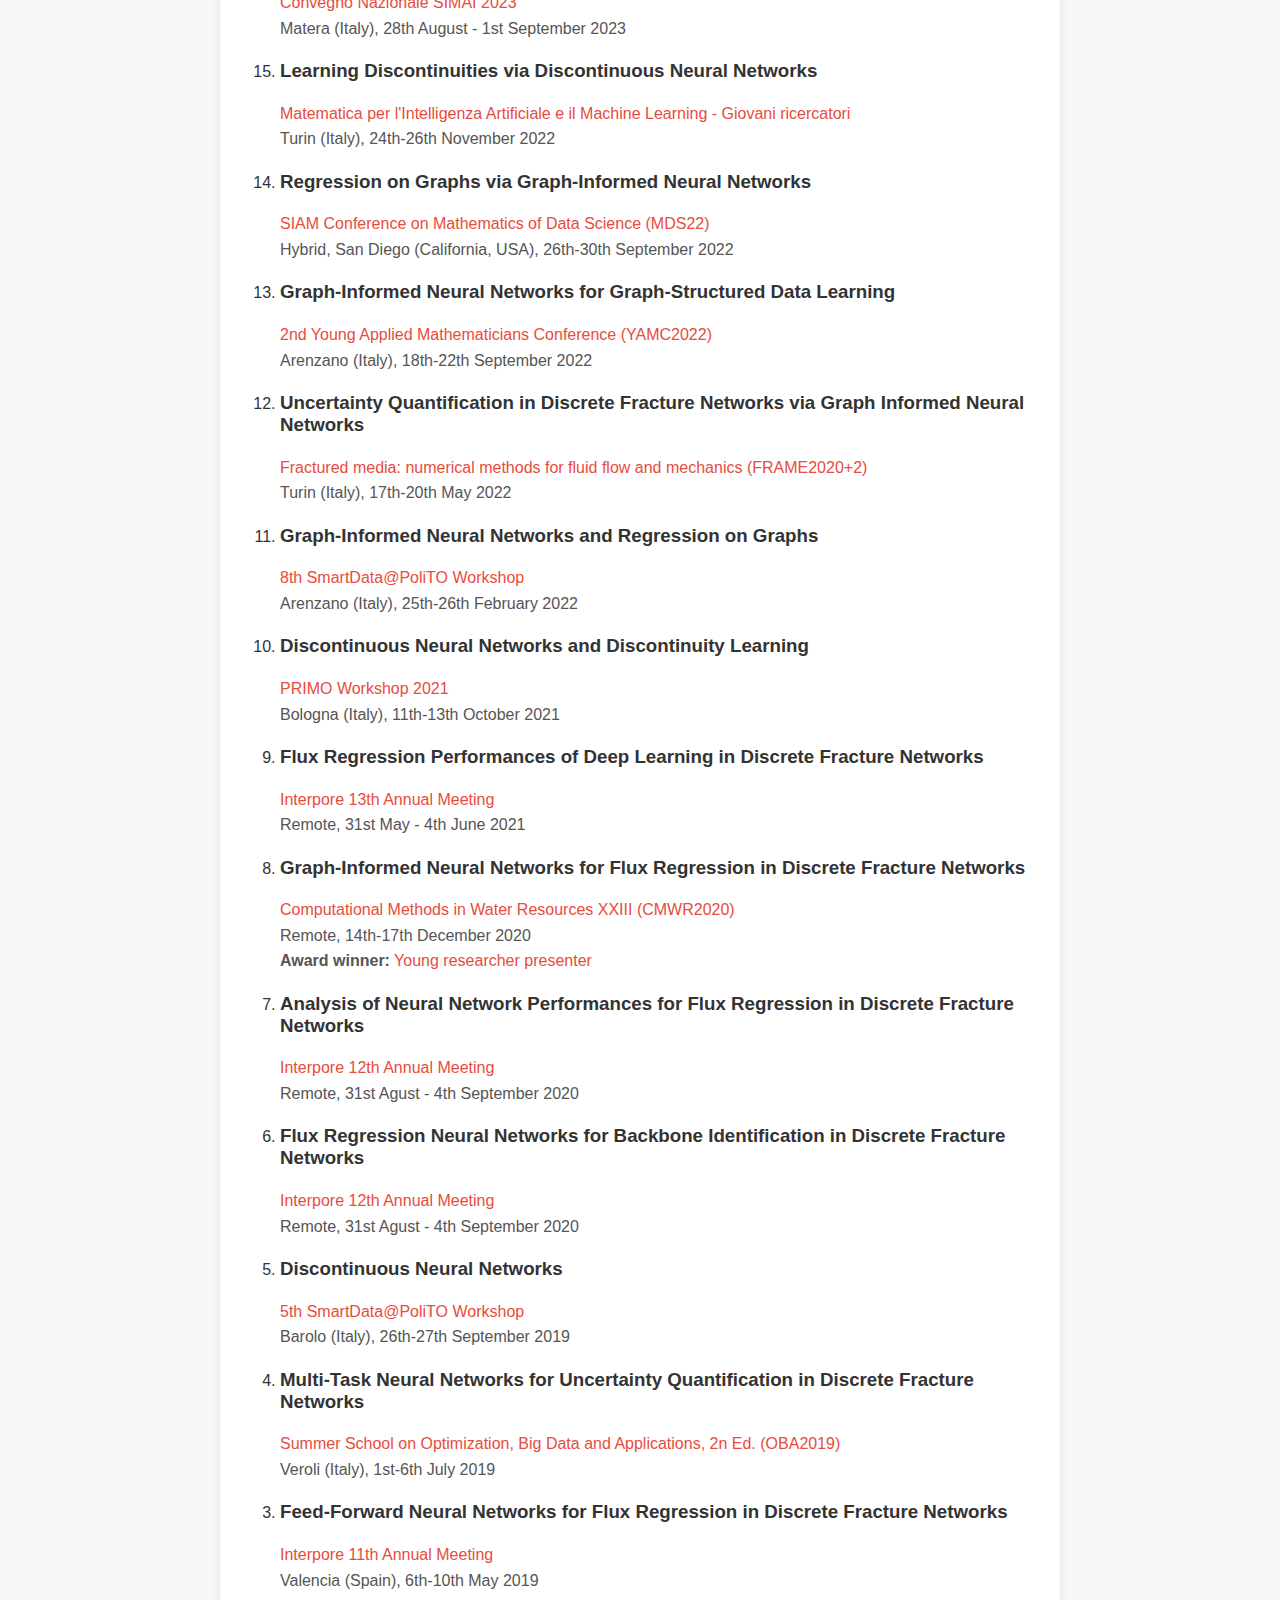
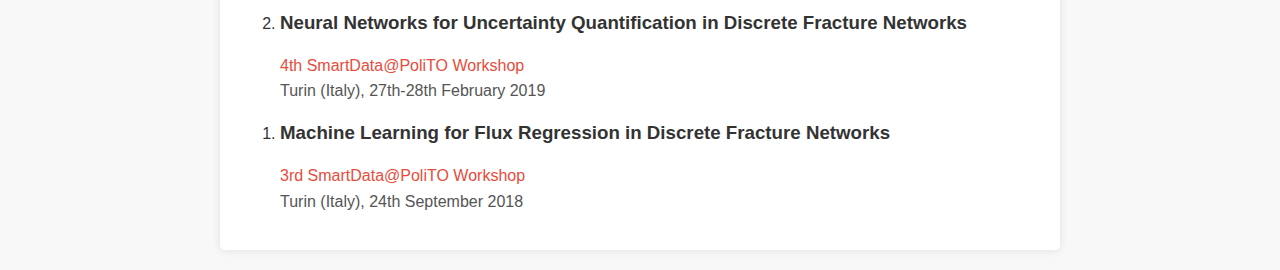
==== commit acb5d457: "Update many things at 20 December 2023" ====
--- a/disseminations.html
+++ b/disseminations.html
@@ -43,6 +43,7 @@
             <li><a href="publications.html">Publications</a></li>
             <li><a href="disseminations.html">Disseminations</a></li>
             <li><a href="teaching.html">Teaching</a></li>
+            <li><a href="other.html">Other</a></li>
             <!-- Aggiungi altri collegamenti alle tue pagine -->
         </ul>
     </nav>
